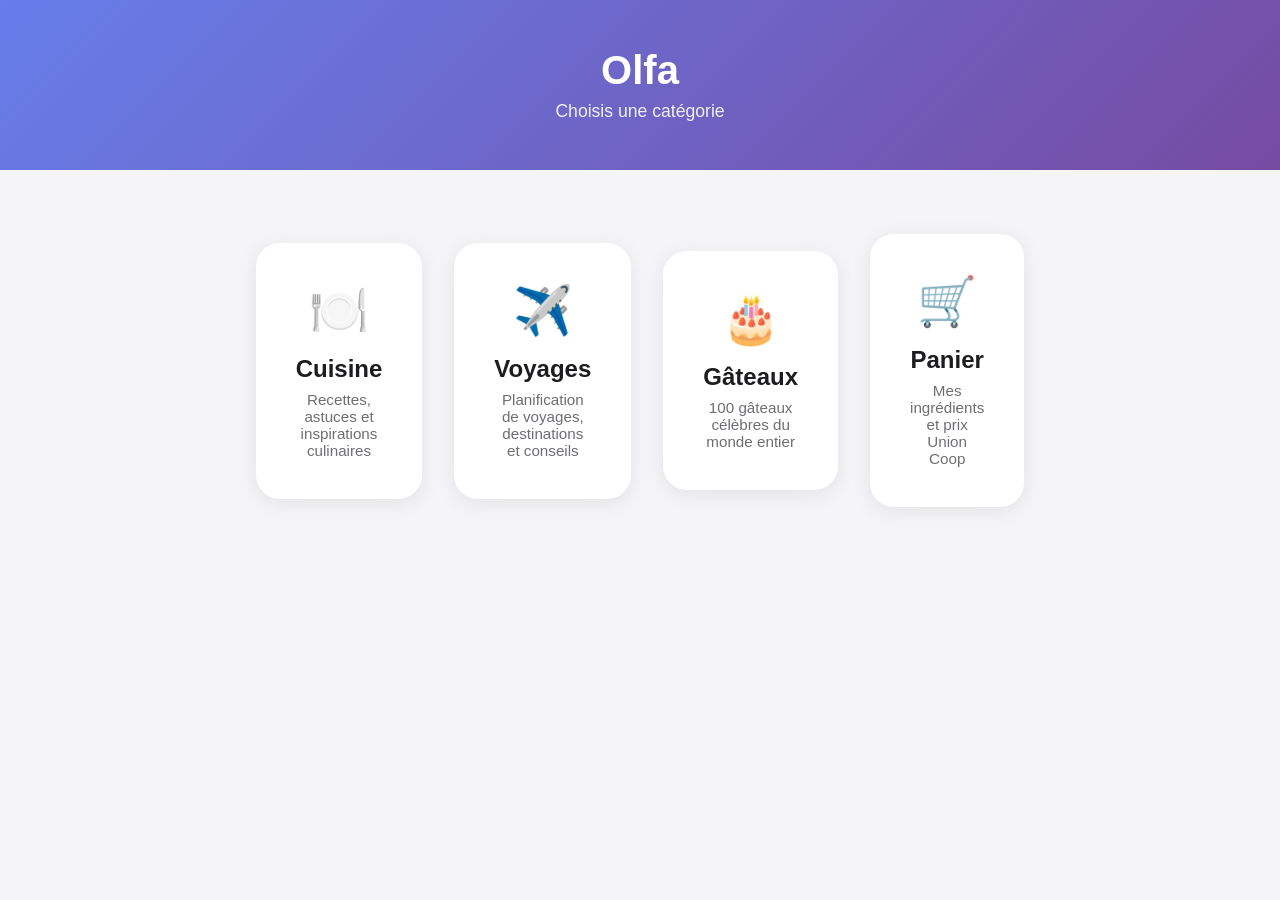
==== index.html @ ec7904c9 "premier commit" ====
<!DOCTYPE html>
<html lang="fr">
<head>
    <meta charset="UTF-8">
    <meta name="viewport" content="width=device-width, initial-scale=1.0">
    <title>Categories</title>
    <link rel="stylesheet" href="style.css">
</head>
<body>
    <header>
        <h1>Olfa</h1>
        <p>Choisis une catégorie</p>
    </header>

    <main class="cards">
        <a href="cuisine.html" class="card">
            <div class="icon">🍽️</div>
            <h2>Cuisine</h2>
            <p>Recettes, astuces et inspirations culinaires</p>
        </a>

        <a href="voyages.html" class="card">
            <div class="icon">✈️</div>
            <h2>Voyages</h2>
            <p>Planification de voyages, destinations et conseils</p>
        </a>

        <a href="gateaux.html" class="card">
            <div class="icon">🎂</div>
            <h2>Gâteaux</h2>
            <p>100 gâteaux célèbres du monde entier</p>
        </a>

        <a href="panier.html" class="card">
            <div class="icon">🛒</div>
            <h2>Panier</h2>
            <p>Mes ingrédients et prix Union Coop</p>
        </a>
    </main>
</body>
</html>
---- style.css ----
* {
    margin: 0;
    padding: 0;
    box-sizing: border-box;
}

body {
    font-family: -apple-system, BlinkMacSystemFont, 'Segoe UI', Roboto, sans-serif;
    background: #f5f5f7;
    color: #1d1d1f;
    min-height: 100vh;
}

header {
    text-align: center;
    padding: 3rem 1rem;
    background: linear-gradient(135deg, #667eea, #764ba2);
    color: #fff;
}

header h1 {
    font-size: 2.5rem;
    margin-bottom: 0.5rem;
}

header p {
    font-size: 1.1rem;
    opacity: 0.9;
}

.back {
    display: inline-block;
    color: #fff;
    text-decoration: none;
    font-size: 1rem;
    margin-bottom: 1rem;
    opacity: 0.8;
}

.back:hover {
    opacity: 1;
}

.cards {
    display: flex;
    gap: 2rem;
    justify-content: center;
    align-items: center;
    padding: 4rem 1rem;
    max-width: 800px;
    margin: 0 auto;
}

.card {
    background: #fff;
    border-radius: 1.5rem;
    padding: 2.5rem;
    text-align: center;
    text-decoration: none;
    color: #1d1d1f;
    flex: 1;
    box-shadow: 0 4px 20px rgba(0,0,0,0.08);
    transition: transform 0.2s, box-shadow 0.2s;
}

.card:hover {
    transform: translateY(-4px);
    box-shadow: 0 8px 30px rgba(0,0,0,0.12);
}

.card .icon {
    font-size: 3rem;
    margin-bottom: 1rem;
}

.card h2 {
    font-size: 1.5rem;
    margin-bottom: 0.5rem;
}

.card p {
    font-size: 0.95rem;
    color: #6e6e73;
}

.grid {
    display: grid;
    grid-template-columns: repeat(auto-fit, minmax(280px, 1fr));
    gap: 1.5rem;
    padding: 2rem;
    max-width: 900px;
    margin: 0 auto;
}

.item {
    background: #fff;
    border-radius: 1rem;
    padding: 1.5rem;
    box-shadow: 0 2px 12px rgba(0,0,0,0.06);
}

.item h3 {
    font-size: 1.2rem;
    margin-bottom: 0.4rem;
}

.item p {
    color: #6e6e73;
    font-size: 0.95rem;
}

.section-label {
    font-size: 1.5rem;
    font-weight: 700;
    text-align: center;
    margin: 1.5rem 0 0.5rem;
    padding-top: 1rem;
}

/* Recettes cliquables */
.recipe-item {
    background: #fff;
    border-radius: 1rem;
    box-shadow: 0 2px 12px rgba(0,0,0,0.06);
    overflow: hidden;
}

.recipe-header {
    padding: 1.2rem 1.5rem;
    cursor: pointer;
    transition: background 0.2s;
}

.recipe-header:hover {
    background: #f8f8fa;
}

.recipe-header h3 {
    font-size: 1.15rem;
    margin-bottom: 0.3rem;
}

.recipe-header p {
    font-size: 0.9rem;
    color: #6e6e73;
}

.recipe-content {
    padding: 0 1.5rem 1.2rem;
    border-top: 1px solid #eee;
}

.recipe-section {
    margin-top: 1rem;
}

.recipe-section h4 {
    font-size: 1rem;
    margin-bottom: 0.4rem;
    color: #667eea;
}

.recipe-section ul {
    list-style: disc;
    padding-left: 1.3rem;
    font-size: 0.9rem;
    color: #1d1d1f;
}

.recipe-section ul li {
    margin-bottom: 0.2rem;
}

.recipe-section p {
    font-size: 0.9rem;
    color: #1d1d1f;
    line-height: 1.5;
}

.btn-add {
    display: block;
    max-width: 250px;
    margin: 1.5rem auto;
}

.add-form {
    max-width: 520px;
    margin: 0 auto 2rem;
    background: #fff;
    padding: 1.5rem;
    border-radius: 1rem;
    box-shadow: 0 4px 20px rgba(0,0,0,0.08);
}

.add-form h3 {
    margin-bottom: 1rem;
    font-size: 1.2rem;
}

.add-input {
    width: 100%;
    padding: 0.7rem 1rem;
    border: 1px solid #d2d2d7;
    border-radius: 0.75rem;
    font-size: 0.95rem;
    margin-bottom: 0.8rem;
    outline: none;
    font-family: inherit;
    resize: vertical;
}

.add-input:focus {
    border-color: #667eea;
}

.add-actions {
    display: flex;
    gap: 0.8rem;
    margin-top: 0.5rem;
}

.btn-cancel {
    background: #e8e8ed;
    color: #1d1d1f;
}

.btn-cancel:hover {
    opacity: 0.8;
}

/* Formulaire de voyage */
.travel-form {
    max-width: 520px;
    margin: 2rem auto;
    background: #fff;
    padding: 2rem;
    border-radius: 1.5rem;
    box-shadow: 0 4px 20px rgba(0,0,0,0.08);
}

.form-group {
    margin-bottom: 1.2rem;
}

.form-group label {
    display: block;
    font-weight: 600;
    margin-bottom: 0.4rem;
    font-size: 0.95rem;
}

.form-group input {
    width: 100%;
    padding: 0.75rem 1rem;
    border: 1px solid #d2d2d7;
    border-radius: 0.75rem;
    font-size: 1rem;
    outline: none;
    transition: border-color 0.2s;
}

.form-group input:focus,
.form-select:focus {
    border-color: #667eea;
}

.form-select {
    width: 100%;
    padding: 0.75rem 1rem;
    border: 1px solid #d2d2d7;
    border-radius: 0.75rem;
    font-size: 1rem;
    outline: none;
    background: #fff;
    transition: border-color 0.2s;
    cursor: pointer;
}

.form-row {
    display: flex;
    gap: 1rem;
}

.form-row .form-group {
    flex: 1;
}

.btn {
    width: 100%;
    padding: 0.85rem;
    background: linear-gradient(135deg, #667eea, #764ba2);
    color: #fff;
    border: none;
    border-radius: 0.75rem;
    font-size: 1.1rem;
    font-weight: 600;
    cursor: pointer;
    transition: opacity 0.2s;
}

.btn:hover {
    opacity: 0.9;
}

.hidden {
    display: none;
}

.results {
    max-width: 520px;
    margin: 2rem auto;
    text-align: center;
}

.results h2 {
    margin-bottom: 1rem;
    font-size: 1.2rem;
}

.result-links {
    display: flex;
    flex-direction: column;
    gap: 0.75rem;
}

.result-link {
    display: block;
    padding: 0.85rem;
    background: #fff;
    border-radius: 0.75rem;
    text-decoration: none;
    color: #1d1d1f;
    font-weight: 500;
    box-shadow: 0 2px 12px rgba(0,0,0,0.06);
    transition: transform 0.2s;
}

.result-link:hover {
    transform: translateY(-2px);
}

/* Résultats de vols */
.results-container {
    max-width: 600px;
    margin: 2rem auto;
    padding: 0 1rem;
}

.results-container h2 {
    font-size: 1.2rem;
    margin-bottom: 1rem;
    text-align: center;
}

.flight-card {
    display: block;
    background: #fff;
    border-radius: 1rem;
    padding: 1.2rem 1.5rem;
    margin-bottom: 1rem;
    text-decoration: none;
    color: #1d1d1f;
    border-left: 4px solid #667eea;
    box-shadow: 0 2px 12px rgba(0,0,0,0.06);
    transition: transform 0.2s;
}

.flight-card:hover {
    transform: translateY(-2px);
}

.flight-header {
    display: flex;
    justify-content: space-between;
    align-items: center;
    margin-bottom: 0.6rem;
}

.airline-name {
    font-weight: 700;
    font-size: 1rem;
}

.flight-price {
    font-weight: 700;
    font-size: 1.1rem;
    color: #1d1d1f;
}

.flight-times {
    display: flex;
    justify-content: space-between;
    align-items: center;
    margin-bottom: 0.3rem;
}

.time {
    font-size: 1.3rem;
    font-weight: 600;
}

.duration {
    font-size: 0.8rem;
    color: #6e6e73;
}

.flight-route {
    font-size: 0.85rem;
    color: #6e6e73;
}

/* Extra: hôtels et voitures */
.extra-section h2 {
    font-size: 1.2rem;
    text-align: center;
}

.extra-links {
    display: grid;
    grid-template-columns: repeat(auto-fit, minmax(180px, 1fr));
    gap: 1rem;
    margin-top: 1rem;
}

.extra-card {
    display: flex;
    flex-direction: column;
    align-items: center;
    gap: 0.3rem;
    background: #fff;
    border-radius: 1rem;
    padding: 1.2rem;
    text-decoration: none;
    color: #1d1d1f;
    box-shadow: 0 2px 12px rgba(0,0,0,0.06);
    transition: transform 0.2s;
    text-align: center;
}

.extra-card:hover {
    transform: translateY(-2px);
}

.extra-icon {
    font-size: 1.8rem;
}

.extra-name {
    font-weight: 600;
    font-size: 0.95rem;
}

.extra-desc {
    font-size: 0.8rem;
    color: #6e6e73;
}

/* Voitures */
.cars-grid {
    display: grid;
    grid-template-columns: repeat(auto-fit, minmax(250px, 1fr));
    gap: 1rem;
    margin: 1rem 0;
}

.car-card {
    display: flex;
    align-items: center;
    gap: 0.8rem;
    background: #fff;
    border-radius: 1rem;
    padding: 1rem 1.2rem;
    text-decoration: none;
    color: #1d1d1f;
    box-shadow: 0 2px 12px rgba(0,0,0,0.06);
    transition: transform 0.2s;
}

.car-card:hover {
    transform: translateY(-2px);
}

.car-icon {
    font-size: 1.8rem;
}

.car-info {
    flex: 1;
}

.car-name {
    font-weight: 600;
    font-size: 0.95rem;
}

.car-type {
    font-size: 0.8rem;
    color: #6e6e73;
}

.car-price {
    font-weight: 700;
    font-size: 1rem;
    white-space: nowrap;
}

.car-perday {
    font-weight: 400;
    font-size: 0.75rem;
    color: #6e6e73;
}

.cars-note {
    font-size: 0.85rem;
    color: #6e6e73;
    text-align: center;
    margin-bottom: 0.5rem;
}

.btn-small {
    display: block;
    width: auto;
    max-width: 300px;
    margin: 0 auto;
    padding: 0.65rem 1.2rem;
    font-size: 0.95rem;
}

.diff-hard { border-left: 5px solid #e74c3c; }
.diff-medium { border-left: 5px solid #f39c12; }
.diff-easy { border-left: 5px solid #27ae60; }

.diff-badge {
    display: inline-block;
    font-size: 0.7rem;
    padding: 2px 10px;
    border-radius: 20px;
    font-weight: 600;
    vertical-align: middle;
    margin-left: 8px;
}
.diff-badge.hard { background: #e74c3c; color: #fff; }
.diff-badge.medium { background: #f39c12; color: #fff; }
.diff-badge.easy { background: #27ae60; color: #fff; }

.diff-legend {
    margin-top: 0.8rem;
    font-size: 0.85rem;
    opacity: 0.9;
}
.legend-dot {
    display: inline-block;
    width: 10px;
    height: 10px;
    border-radius: 50%;
    vertical-align: middle;
    margin-right: 4px;
}
.legend-dot.hard { background: #e74c3c; }
.legend-dot.medium { background: #f39c12; }
.legend-dot.easy { background: #27ae60; }

.btn-cart {
    display: block;
    width: 100%;
    margin-top: 1rem;
    padding: 0.6rem 1rem;
    background: #667eea;
    color: #fff;
    border: none;
    border-radius: 0.75rem;
    font-size: 0.9rem;
    font-weight: 600;
    cursor: pointer;
    transition: background 0.2s, transform 0.15s;
}
.btn-cart:hover {
    opacity: 0.9;
    transform: translateY(-1px);
}

.cart-recipes {
    display: flex;
    flex-direction: column;
    gap: 0.6rem;
    max-width: 600px;
    margin: 1rem auto;
}

.cart-recipe-card {
    display: flex;
    justify-content: space-between;
    align-items: center;
    background: #fff;
    padding: 0.8rem 1.2rem;
    border-radius: 0.75rem;
    box-shadow: 0 2px 12px rgba(0,0,0,0.06);
}

.cart-recipe-info {
    display: flex;
    flex-direction: column;
    gap: 0.2rem;
}

.cart-recipe-count {
    font-size: 0.8rem;
    color: #6e6e73;
}

.btn-remove {
    padding: 0.3rem 0.8rem;
    background: #e74c3c;
    color: #fff;
    border: none;
    border-radius: 0.5rem;
    font-size: 0.8rem;
    cursor: pointer;
    transition: opacity 0.2s;
}
.btn-remove:hover {
    opacity: 0.85;
}

.btn-clear {
    display: inline-block;
    width: auto;
    padding: 0.6rem 1.5rem;
    background: #e74c3c;
    color: #fff;
    border: none;
    border-radius: 0.75rem;
    font-size: 0.9rem;
    font-weight: 600;
    cursor: pointer;
}
.btn-clear:hover {
    opacity: 0.85;
}

.price-table {
    width: 100%;
    max-width: 700px;
    margin: 1rem auto;
    border-collapse: collapse;
    background: #fff;
    border-radius: 1rem;
    overflow: hidden;
    box-shadow: 0 2px 12px rgba(0,0,0,0.06);
}

.price-table th {
    background: #667eea;
    color: #fff;
    padding: 0.8rem 1rem;
    text-align: left;
    font-size: 0.9rem;
}

.price-table td {
    padding: 0.7rem 1rem;
    border-bottom: 1px solid #f0f0f0;
    font-size: 0.9rem;
}

.price-table tr:last-child td {
    border-bottom: none;
}

.price-cell {
    text-align: right;
    font-weight: 600;
    white-space: nowrap;
}

.price-table .no-match {
    color: #6e6e73;
    font-style: italic;
}

.total-row td {
    border-top: 2px solid #667eea;
    font-size: 1rem;
    padding-top: 1rem;
}

.empty-msg {
    text-align: center;
    color: #6e6e73;
    font-size: 1.1rem;
    padding: 3rem 1rem;
}

#recipesSection h2,
#ingredientsSection h2 {
    text-align: center;
    font-size: 1.2rem;
    margin: 1.5rem 0 1rem;
}

.checkout-section {
    max-width: 700px;
    margin: 2rem auto;
    text-align: center;
}

.btn-checkout {
    display: inline-block;
    width: auto;
    padding: 1rem 2.5rem;
    background: linear-gradient(135deg, #27ae60, #2ecc71);
    color: #fff;
    border: none;
    border-radius: 0.75rem;
    font-size: 1.2rem;
    font-weight: 700;
    text-decoration: none;
    cursor: pointer;
    transition: transform 0.2s, opacity 0.2s;
}
.btn-checkout:hover {
    transform: translateY(-2px);
    opacity: 0.9;
}

.checkout-note {
    color: #6e6e73;
    font-size: 0.85rem;
    margin: 1rem 0 0.6rem;
}

.search-links {
    display: flex;
    flex-wrap: wrap;
    gap: 0.5rem;
    justify-content: center;
}

.search-link {
    display: inline-block;
    padding: 0.4rem 0.8rem;
    background: #f0f0f5;
    color: #1d1d1f;
    text-decoration: none;
    border-radius: 2rem;
    font-size: 0.8rem;
    transition: background 0.2s, transform 0.15s;
}
.search-link:hover {
    background: #667eea;
    color: #fff;
    transform: translateY(-1px);
}

.checkout-buttons {
    display: flex;
    gap: 0.8rem;
    justify-content: center;
    flex-wrap: wrap;
    margin-bottom: 1rem;
}

.btn-secondary {
    display: inline-block;
    width: auto;
    padding: 1rem 1.5rem;
    background: #e8e8ed;
    color: #1d1d1f;
    border: none;
    border-radius: 0.75rem;
    font-size: 1rem;
    font-weight: 600;
    cursor: pointer;
    transition: transform 0.2s, opacity 0.2s;
}
.btn-secondary:hover {
    transform: translateY(-2px);
    opacity: 0.85;
}

@media (max-width: 600px) {
    header { padding: 2rem 1rem; }
    header h1 { font-size: 1.6rem; }

    .cards {
        flex-direction: column;
        padding: 2rem 1rem;
        gap: 1rem;
    }
    .card { width: 100%; padding: 1.5rem; }

    .grid { padding: 1rem; gap: 1rem; }

    .recipe-header { padding: 1rem; }
    .recipe-content { padding: 0 1rem 1rem; }

    .btn, .btn-checkout, .btn-secondary, .btn-cart {
        font-size: 1rem;
        padding: 0.8rem 1rem;
        min-height: 44px;
    }
    .btn-checkout { font-size: 1rem; padding: 0.8rem 1.2rem; }

    .price-table { font-size: 0.8rem; }
    .price-table th,
    .price-table td { padding: 0.5rem 0.6rem; }

    .search-link { font-size: 0.75rem; padding: 0.35rem 0.6rem; }

    .travel-form { padding: 1.2rem; margin: 1rem; }
    .form-row { flex-direction: column; gap: 0; }

    .flight-card { padding: 1rem; }
    .flight-times { flex-direction: column; gap: 0.3rem; }

    .cart-recipe-card { padding: 0.6rem 1rem; }
    .cart-recipes { gap: 0.5rem; }

    .checkout-buttons { flex-direction: column; align-items: center; }

    .cars-grid { grid-template-columns: 1fr; }
    .extra-links { grid-template-columns: 1fr 1fr; }

    .diff-legend { font-size: 0.75rem; }

    .add-form { margin: 1rem; padding: 1rem; }
}

@media print {
    header, .back, .btn, .btn-remove, .btn-cart, .btn-clear,
    .checkout-section, .cart-recipes, #recipesSection {
        display: none !important;
    }
    #ingredientsSection h2:first-child {
        display: none;
    }
    .price-table {
        box-shadow: none;
        border: 1px solid #ccc;
    }
    .price-table th {
        background: #333 !important;
    }
    body { background: #fff; }
}
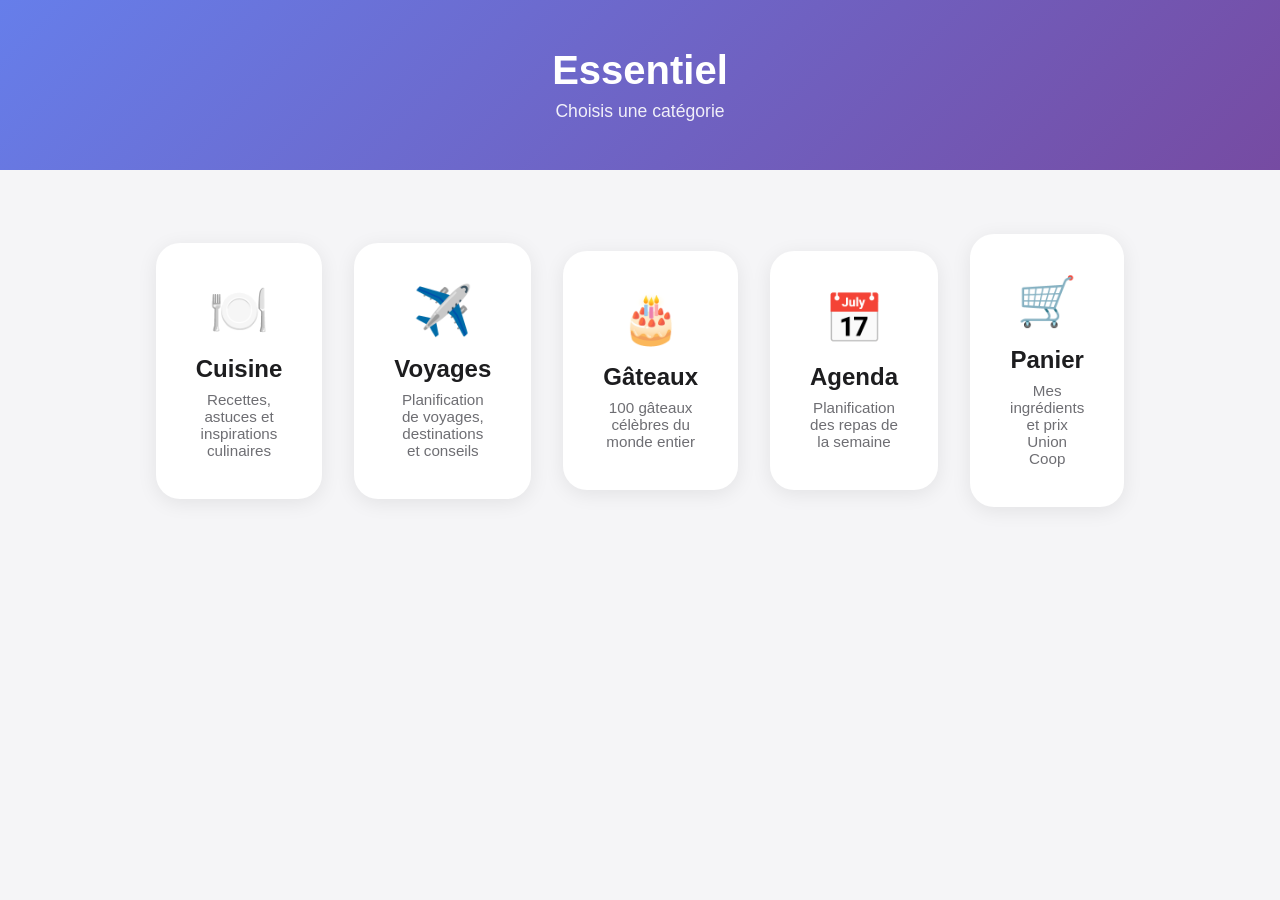
==== commit ce07adc8: "description de ton changement" ====
--- a/index.html
+++ b/index.html
@@ -8,7 +8,7 @@
 </head>
 <body>
     <header>
-        <h1>Olfa</h1>
+        <h1>Essentiel</h1>
         <p>Choisis une catégorie</p>
     </header>
 
@@ -31,6 +31,12 @@
             <p>100 gâteaux célèbres du monde entier</p>
         </a>
 
+        <a href="agenda.html" class="card">
+            <div class="icon">📅</div>
+            <h2>Agenda</h2>
+            <p>Planification des repas de la semaine</p>
+        </a>
+
         <a href="panier.html" class="card">
             <div class="icon">🛒</div>
             <h2>Panier</h2>
--- a/style.css
+++ b/style.css
@@ -85,10 +85,10 @@
 
 .grid {
     display: grid;
-    grid-template-columns: repeat(auto-fit, minmax(280px, 1fr));
+    grid-template-columns: repeat(3, 1fr);
     gap: 1.5rem;
     padding: 2rem;
-    max-width: 900px;
+    max-width: 960px;
     margin: 0 auto;
 }
 
@@ -115,6 +115,7 @@
     text-align: center;
     margin: 1.5rem 0 0.5rem;
     padding-top: 1rem;
+    grid-column: 1 / -1;
 }
 
 /* Recettes cliquables */
@@ -129,6 +130,7 @@
     padding: 1.2rem 1.5rem;
     cursor: pointer;
     transition: background 0.2s;
+    position: relative;
 }
 
 .recipe-header:hover {
@@ -143,6 +145,24 @@
 .recipe-header p {
     font-size: 0.9rem;
     color: #6e6e73;
+}
+
+.btn-plan-badge {
+    position: absolute;
+    top: 0.6rem;
+    right: 0.8rem;
+    background: none;
+    border: none;
+    font-size: 1.3rem;
+    cursor: pointer;
+    padding: 0.3rem;
+    border-radius: 0.5rem;
+    transition: background 0.2s, transform 0.15s;
+    line-height: 1;
+}
+.btn-plan-badge:hover {
+    background: #f0f0f5;
+    transform: scale(1.15);
 }
 
 .recipe-content {
@@ -302,9 +322,6 @@
     opacity: 0.9;
 }
 
-.hidden {
-    display: none;
-}
 
 .results {
     max-width: 520px;
@@ -752,6 +769,59 @@
     transform: translateY(-1px);
 }
 
+.filter-bar {
+    max-width: 700px;
+    margin: 1.5rem auto;
+    display: flex;
+    flex-direction: column;
+    gap: 0.8rem;
+    padding: 0 1rem;
+}
+
+.filter-search {
+    width: 100%;
+    padding: 0.8rem 1.2rem;
+    border: 1px solid #d2d2d7;
+    border-radius: 2rem;
+    font-size: 1rem;
+    outline: none;
+    font-family: inherit;
+    background: #fff;
+    transition: border-color 0.2s;
+}
+.filter-search:focus {
+    border-color: #667eea;
+}
+
+.filter-tabs {
+    display: flex;
+    gap: 0.5rem;
+    justify-content: center;
+    flex-wrap: wrap;
+}
+
+.filter-btn {
+    padding: 0.5rem 1.2rem;
+    border: 2px solid #e8e8ed;
+    border-radius: 2rem;
+    background: #fff;
+    color: #1d1d1f;
+    font-size: 0.9rem;
+    font-weight: 600;
+    cursor: pointer;
+    transition: all 0.2s;
+    font-family: inherit;
+}
+.filter-btn:hover {
+    border-color: #667eea;
+    color: #667eea;
+}
+.filter-btn.active {
+    border-color: #667eea;
+    background: #667eea;
+    color: #fff;
+}
+
 .checkout-buttons {
     display: flex;
     gap: 0.8rem;
@@ -824,10 +894,171 @@
     .diff-legend { font-size: 0.75rem; }
 
     .add-form { margin: 1rem; padding: 1rem; }
+
+    .filter-bar { flex-direction: column; align-items: stretch; gap: 0.6rem; }
+    .filter-tabs { overflow-x: auto; -webkit-overflow-scrolling: touch; }
+    .filter-btn { white-space: nowrap; flex-shrink: 0; }
+}
+
+/* Meal Planner */
+.btn-plan {
+    display: block;
+    width: 100%;
+    margin-top: 0.5rem;
+    padding: 0.6rem 1rem;
+    background: #f39c12;
+    color: #fff;
+    border: none;
+    border-radius: 0.75rem;
+    font-size: 0.9rem;
+    font-weight: 600;
+    cursor: pointer;
+    transition: background 0.2s, transform 0.15s;
+}
+.btn-plan:hover {
+    opacity: 0.9;
+    transform: translateY(-1px);
+}
+
+.modal-overlay {
+    position: fixed;
+    top: 0; left: 0; right: 0; bottom: 0;
+    background: rgba(0,0,0,0.5);
+    display: flex;
+    align-items: center;
+    justify-content: center;
+    z-index: 1000;
+}
+.modal {
+    background: #fff;
+    border-radius: 1.5rem;
+    padding: 2rem;
+    max-width: 380px;
+    width: 90%;
+    box-shadow: 0 20px 60px rgba(0,0,0,0.2);
+}
+.modal h3 {
+    margin-bottom: 0.5rem;
+    font-size: 1.3rem;
+}
+.modal-recipe-name {
+    font-size: 1rem;
+    color: #667eea;
+    font-weight: 600;
+    margin-bottom: 1.2rem;
+}
+.modal label {
+    display: block;
+    font-weight: 600;
+    font-size: 0.9rem;
+    margin-bottom: 0.3rem;
+    margin-top: 0.8rem;
+}
+.meal-select {
+    width: 100%;
+    padding: 0.7rem 1rem;
+    border: 1px solid #d2d2d7;
+    border-radius: 0.75rem;
+    font-size: 1rem;
+    outline: none;
+    background: #fff;
+    font-family: inherit;
+    cursor: pointer;
+}
+.meal-select:focus {
+    border-color: #667eea;
+}
+.modal-buttons {
+    display: flex;
+    gap: 0.8rem;
+    margin-top: 1.5rem;
+}
+.modal-buttons .btn {
+    flex: 1;
+    padding: 0.7rem;
+    font-size: 0.95rem;
+}
+.modal-buttons .btn-clear {
+    background: #e8e8ed;
+    color: #1d1d1f;
+}
+
+.meal-grid {
+    display: grid;
+    grid-template-columns: repeat(auto-fit, minmax(200px, 1fr));
+    gap: 1rem;
+    max-width: 900px;
+    margin: 1rem auto;
+    padding: 0 1rem;
+}
+.meal-day-card {
+    background: #fff;
+    border-radius: 1rem;
+    padding: 1.2rem;
+    box-shadow: 0 2px 12px rgba(0,0,0,0.06);
+}
+.meal-day-card h3 {
+    font-size: 1.1rem;
+    margin-bottom: 0.8rem;
+    color: #667eea;
+    border-bottom: 2px solid #f0f0f0;
+    padding-bottom: 0.4rem;
+}
+.meal-time-block {
+    margin-bottom: 0.8rem;
+}
+.meal-time-block strong {
+    display: block;
+    font-size: 0.85rem;
+    color: #6e6e73;
+    margin-bottom: 0.3rem;
+}
+.meal-time-block ul {
+    list-style: none;
+    padding: 0;
+}
+.meal-time-block li {
+    font-size: 0.85rem;
+    padding: 0.2rem 0;
+    display: flex;
+    justify-content: space-between;
+    align-items: center;
+}
+.btn-remove-small {
+    background: none;
+    border: none;
+    color: #e74c3c;
+    cursor: pointer;
+    font-size: 0.85rem;
+    padding: 0.1rem 0.3rem;
+    border-radius: 0.3rem;
+    transition: background 0.2s;
+}
+.btn-remove-small:hover {
+    background: #fde8e8;
+}
+
+#mealPlanSection h2 {
+    text-align: center;
+    font-size: 1.3rem;
+    margin: 1.5rem 0 1rem;
+}
+
+.hidden {
+    display: none !important;
+}
+
+@media (max-width: 600px) {
+    .meal-grid {
+        grid-template-columns: 1fr;
+    }
+    .modal {
+        padding: 1.5rem;
+    }
 }
 
 @media print {
-    header, .back, .btn, .btn-remove, .btn-cart, .btn-clear,
+    header, .back, .btn, .btn-remove, .btn-cart, .btn-plan, .btn-clear,
     .checkout-section, .cart-recipes, #recipesSection {
         display: none !important;
     }
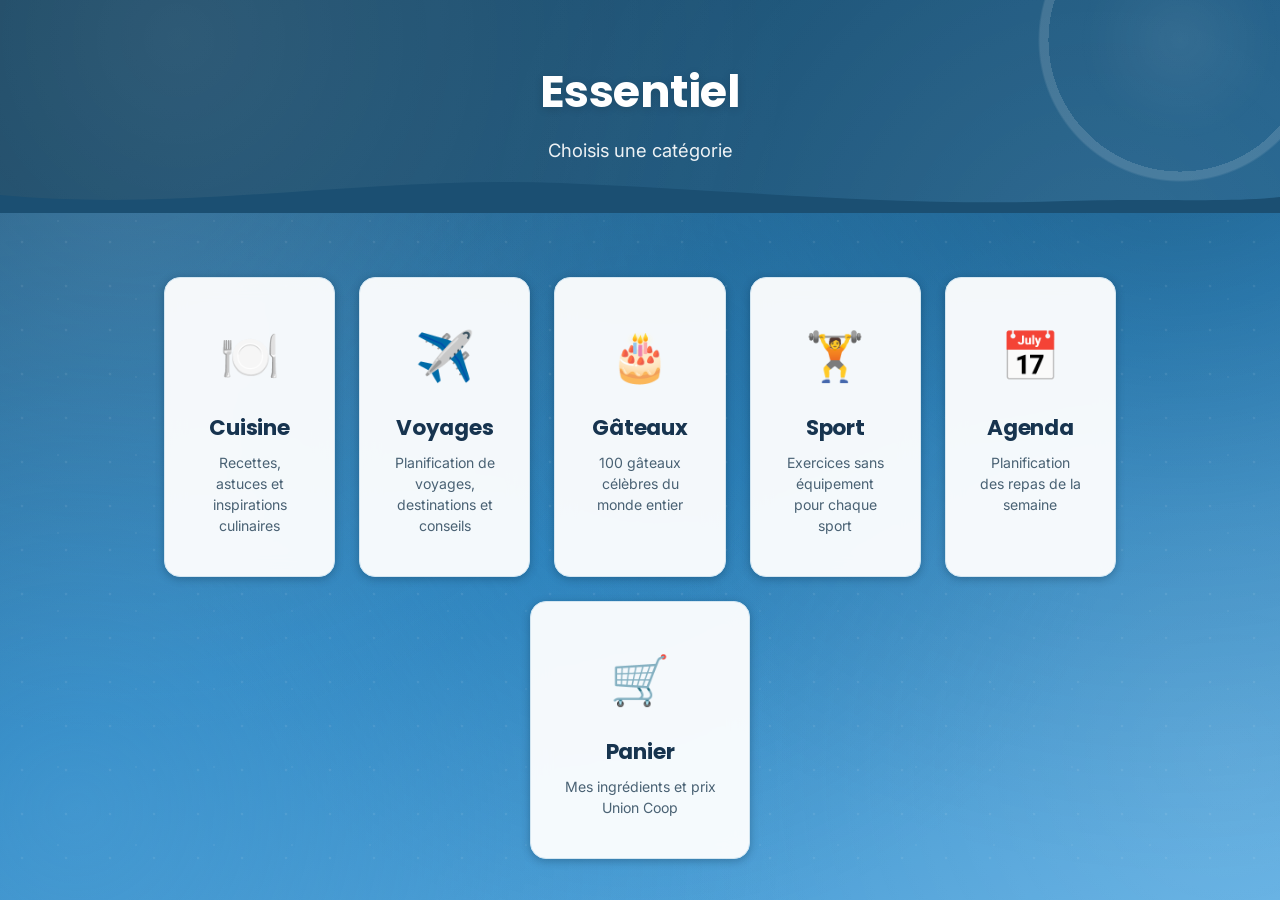
==== commit 0c9a7be1: "mise a jour globale du site" ====
--- a/index.html
+++ b/index.html
@@ -4,6 +4,9 @@
     <meta charset="UTF-8">
     <meta name="viewport" content="width=device-width, initial-scale=1.0">
     <title>Categories</title>
+    <link rel="preconnect" href="https://fonts.googleapis.com">
+    <link rel="preconnect" href="https://fonts.gstatic.com" crossorigin>
+    <link href="https://fonts.googleapis.com/css2?family=Poppins:wght@500;600;700&family=Inter:wght@400;500;600;700&display=swap" rel="stylesheet">
     <link rel="stylesheet" href="style.css">
 </head>
 <body>
@@ -31,6 +34,12 @@
             <p>100 gâteaux célèbres du monde entier</p>
         </a>
 
+        <a href="sport.html" class="card">
+            <div class="icon">🏋️</div>
+            <h2>Sport</h2>
+            <p>Exercices sans équipement pour chaque sport</p>
+        </a>
+
         <a href="agenda.html" class="card">
             <div class="icon">📅</div>
             <h2>Agenda</h2>
--- a/style.css
+++ b/style.css
@@ -1,3 +1,36 @@
+:root {
+    --bg: #1B4F72;
+    --bg-alt: #16324D;
+    --primary: #2F74AC;
+    --primary-dark: #1F618D;
+    --secondary: #5499C7;
+    --accent: #A8DADC;
+    --text: #F4F9FC;
+    --text-light: #D6E8F5;
+    --text-card: #17344F;
+    --text-card-light: #4A6274;
+    --btn-text: #123A5F;
+    --surface: rgba(255, 255, 255, 0.95);
+    --surface-alt: #F0F6FB;
+    --border: #D4E6F1;
+    --border-focus: #3B82C4;
+    --shadow-color: rgba(6, 32, 54, 0.30);
+    --shadow-color-lg: rgba(6, 32, 54, 0.42);
+    --danger: #C0574A;
+    --danger-light: #F9E8E5;
+    --warning: #D4A373;
+    --success: #1F618D;
+    --radius: 14px;
+    --radius-sm: 10px;
+    --radius-lg: 16px;
+    --radius-pill: 10px;
+    --shadow-xs: 0 1px 3px var(--shadow-color);
+    --shadow-sm: 0 2px 8px var(--shadow-color);
+    --shadow: 0 4px 20px var(--shadow-color);
+    --shadow-lg: 0 10px 40px var(--shadow-color-lg);
+    --transition: 0.28s cubic-bezier(.4,0,.2,1);
+}
+
 * {
     margin: 0;
     padding: 0;
@@ -5,112 +38,268 @@
 }
 
 body {
-    font-family: -apple-system, BlinkMacSystemFont, 'Segoe UI', Roboto, sans-serif;
-    background: #f5f5f7;
-    color: #1d1d1f;
+    font-family: 'Inter', -apple-system, BlinkMacSystemFont, 'Segoe UI', Roboto, sans-serif;
+    background: linear-gradient(160deg, #1B4F72 0%, #2E86C1 55%, #5DADE2 100%);
+    background-attachment: fixed;
+    color: var(--text);
     min-height: 100vh;
-}
+    line-height: 1.6;
+    -webkit-font-smoothing: antialiased;
+    -moz-osx-font-smoothing: grayscale;
+}
+
+/* ── DÉCOR : formes et motifs en arrière-plan ──── */
+
+body::before,
+body::after {
+    content: '';
+    position: fixed;
+    inset: 0;
+    z-index: -1;
+    pointer-events: none;
+}
+
+body::before {
+    background:
+        radial-gradient(circle at 10% 15%, rgba(255,255,255,0.12) 0%, rgba(255,255,255,0.04) 26%, transparent 44%),
+        radial-gradient(circle at 92% 10%, rgba(21,67,96,0.40) 0%, rgba(21,67,96,0.10) 30%, transparent 55%),
+        radial-gradient(circle at 6% 90%, rgba(93,173,226,0.32) 0%, rgba(93,173,226,0.08) 30%, transparent 50%),
+        radial-gradient(circle at 96% 84%, rgba(255,255,255,0.10) 0%, transparent 40%),
+        radial-gradient(circle at 50% 50%, rgba(31,97,141,0.18) 0%, transparent 62%);
+}
+
+body::after {
+    background-image:
+        radial-gradient(rgba(255,255,255,0.16) 1.5px, transparent 1.6px),
+        radial-gradient(rgba(255,255,255,0.10) 1px, transparent 1.1px);
+    background-size: 44px 44px, 78px 78px;
+    background-position: 0 0, 19px 26px;
+    opacity: 0.5;
+}
+
+/* Cartes en verre dépoli : blanc semi-transparent sur le fond bleu */
+
+.card, .item, .recipe-item, .recipe-header, .recipe-content, .recipe-section,
+.flight-card, .extra-card, .car-card, .exercise-card, .cart-recipe-card,
+.cart-recipe-info, .price-table, .add-form, .travel-form, .modal,
+.meal-day-card, .sport-btn, .result-link, .search-link, .filter-btn {
+    color: var(--text-card);
+    --text: var(--text-card);
+    --text-light: var(--text-card-light);
+    background: var(--surface);
+    -webkit-backdrop-filter: blur(10px);
+    backdrop-filter: blur(10px);
+}
+
+h1, h2, h3, h4, h5, h6 {
+    font-family: 'Poppins', 'Inter', sans-serif;
+    letter-spacing: -0.01em;
+}
+
+/* ── SCROLLBAR ───────────────────────────────────── */
+
+::-webkit-scrollbar {
+    width: 8px;
+}
+
+::-webkit-scrollbar-track {
+    background: var(--bg);
+}
+
+::-webkit-scrollbar-thumb {
+    background: var(--secondary);
+    border-radius: 4px;
+}
+
+::-webkit-scrollbar-thumb:hover {
+    background: var(--primary);
+}
+
+/* ── HEADER ─────────────────────────────────────── */
 
 header {
     text-align: center;
-    padding: 3rem 1rem;
-    background: linear-gradient(135deg, #667eea, #764ba2);
+    padding: 3.5rem 1.5rem 3rem;
+    background:
+        radial-gradient(circle at 14% 18%, rgba(255,255,255,0.10), transparent 55%),
+        radial-gradient(circle at 86% 130%, rgba(255,255,255,0.08), transparent 55%),
+        linear-gradient(135deg, #154360 0%, #1F618D 100%);
     color: #fff;
+    position: relative;
+    overflow: hidden;
+    animation: fadeInDown 0.6s ease-out;
+}
+
+@keyframes fadeInDown {
+    from {
+        opacity: 0;
+        transform: translateY(-20px);
+    }
+    to {
+        opacity: 1;
+        transform: translateY(0);
+    }
+}
+
+header::before {
+    content: '';
+    position: absolute;
+    top: -110px;
+    right: -50px;
+    width: 300px;
+    height: 300px;
+    border-radius: 50%;
+    pointer-events: none;
+    background:
+        radial-gradient(circle at 50% 50%, transparent 62%, rgba(255,255,255,0.14) 62%, rgba(255,255,255,0.14) 66%, transparent 67%),
+        radial-gradient(circle at 50% 50%, rgba(255,255,255,0.06) 0%, rgba(255,255,255,0.02) 30%, transparent 48%);
+}
+
+header::after {
+    content: '';
+    position: absolute;
+    left: 0;
+    right: 0;
+    bottom: 0;
+    height: 40px;
+    pointer-events: none;
+    background: url("data:image/svg+xml;utf8,<svg xmlns='http://www.w3.org/2000/svg' viewBox='0 0 1440 40' preserveAspectRatio='none'><path fill='%231B4F72' d='M0,40 L0,22 C210,40 420,2 630,10 C840,18 1020,34 1200,28 C1320,25 1380,30 1440,24 L1440,40 Z'/></svg>") no-repeat center / 100% 100%;
 }
 
 header h1 {
-    font-size: 2.5rem;
+    font-size: 2.8rem;
+    font-weight: 700;
     margin-bottom: 0.5rem;
+    text-shadow: 0 2px 8px rgba(0,0,0,0.15);
 }
 
 header p {
-    font-size: 1.1rem;
-    opacity: 0.9;
+    font-size: 1.15rem;
+    opacity: 0.92;
+    font-weight: 400;
 }
 
 .back {
     display: inline-block;
     color: #fff;
     text-decoration: none;
-    font-size: 1rem;
-    margin-bottom: 1rem;
-    opacity: 0.8;
+    font-size: 0.95rem;
+    font-weight: 500;
+    margin-bottom: 1.2rem;
+    position: relative;
+    transition: opacity var(--transition);
+}
+
+.back::after {
+    content: '';
+    position: absolute;
+    bottom: -3px;
+    left: 50%;
+    width: 0;
+    height: 2px;
+    background: #fff;
+    transition: width var(--transition), left var(--transition);
+}
+
+.back:hover::after {
+    width: 100%;
+    left: 0;
 }
 
 .back:hover {
     opacity: 1;
 }
 
+/* ── CARDS (index) ──────────────────────────────── */
+
 .cards {
     display: flex;
-    gap: 2rem;
+    gap: 1.5rem;
     justify-content: center;
-    align-items: center;
-    padding: 4rem 1rem;
-    max-width: 800px;
+    align-items: stretch;
+    padding: 4rem 1.5rem 3rem;
+    max-width: 1000px;
     margin: 0 auto;
+    flex-wrap: wrap;
 }
 
 .card {
-    background: #fff;
-    border-radius: 1.5rem;
-    padding: 2.5rem;
+    background: var(--surface);
+    border-radius: var(--radius-lg);
+    padding: 2.5rem 2rem;
     text-align: center;
     text-decoration: none;
-    color: #1d1d1f;
-    flex: 1;
-    box-shadow: 0 4px 20px rgba(0,0,0,0.08);
-    transition: transform 0.2s, box-shadow 0.2s;
+    color: var(--text);
+    flex: 1 1 160px;
+    max-width: 220px;
+    box-shadow: var(--shadow-sm);
+    border: 1px solid var(--border);
+    transition: transform var(--transition), box-shadow var(--transition), border-color var(--transition);
 }
 
 .card:hover {
-    transform: translateY(-4px);
-    box-shadow: 0 8px 30px rgba(0,0,0,0.12);
+    transform: translateY(-6px);
+    box-shadow: var(--shadow-lg);
+    border-color: var(--primary);
 }
 
 .card .icon {
     font-size: 3rem;
     margin-bottom: 1rem;
+    display: block;
 }
 
 .card h2 {
-    font-size: 1.5rem;
-    margin-bottom: 0.5rem;
+    font-size: 1.35rem;
+    font-weight: 700;
+    margin-bottom: 0.4rem;
 }
 
 .card p {
-    font-size: 0.95rem;
-    color: #6e6e73;
-}
+    font-size: 0.88rem;
+    color: var(--text-light);
+    line-height: 1.5;
+}
+
+/* ── GRID ───────────────────────────────────────── */
 
 .grid {
     display: grid;
     grid-template-columns: repeat(3, 1fr);
-    gap: 1.5rem;
-    padding: 2rem;
-    max-width: 960px;
+    gap: 1.25rem;
+    padding: 1.5rem 2rem 3rem;
+    max-width: 1000px;
     margin: 0 auto;
 }
 
 .item {
-    background: #fff;
-    border-radius: 1rem;
+    background: var(--surface);
+    border-radius: var(--radius);
     padding: 1.5rem;
-    box-shadow: 0 2px 12px rgba(0,0,0,0.06);
+    box-shadow: var(--shadow-sm);
+    border: 1px solid var(--border);
+    transition: transform var(--transition), box-shadow var(--transition), border-color var(--transition);
+}
+
+.item:hover {
+    transform: translateY(-4px);
+    box-shadow: var(--shadow);
+    border-color: var(--primary);
 }
 
 .item h3 {
-    font-size: 1.2rem;
+    font-size: 1.15rem;
+    font-weight: 700;
     margin-bottom: 0.4rem;
 }
 
 .item p {
-    color: #6e6e73;
-    font-size: 0.95rem;
+    color: var(--text-light);
+    font-size: 0.9rem;
 }
 
 .section-label {
-    font-size: 1.5rem;
+    font-size: 1.4rem;
     font-weight: 700;
     text-align: center;
     margin: 1.5rem 0 0.5rem;
@@ -118,33 +307,74 @@
     grid-column: 1 / -1;
 }
 
-/* Recettes cliquables */
+/* ── RECIPE ITEMS ───────────────────────────────── */
+
 .recipe-item {
-    background: #fff;
-    border-radius: 1rem;
-    box-shadow: 0 2px 12px rgba(0,0,0,0.06);
+    background: var(--surface);
+    border-radius: var(--radius);
+    box-shadow: var(--shadow-sm);
+    border: 1px solid var(--border);
     overflow: hidden;
+    transition: transform var(--transition), box-shadow var(--transition), border-color var(--transition);
+}
+
+.recipe-item:hover {
+    transform: translateY(-4px);
+    box-shadow: var(--shadow);
+    border-color: var(--primary);
 }
 
 .recipe-header {
     padding: 1.2rem 1.5rem;
     cursor: pointer;
-    transition: background 0.2s;
+    transition: background var(--transition);
     position: relative;
 }
 
 .recipe-header:hover {
-    background: #f8f8fa;
+    background: var(--surface-alt);
+}
+
+.recipe-img-wrap {
+    width: 100%;
+    height: 160px;
+    overflow: hidden;
+    border-radius: var(--radius-sm);
+    margin-bottom: 0.8rem;
+    background: var(--surface-alt);
+}
+
+.recipe-img {
+    width: 100%;
+    height: 100%;
+    object-fit: cover;
+    display: block;
+    transition: transform 0.35s ease;
+}
+
+.recipe-item:hover .recipe-img {
+    transform: scale(1.05);
+}
+
+.recipe-img-placeholder {
+    width: 100%;
+    height: 100%;
+    display: flex;
+    align-items: center;
+    justify-content: center;
+    font-size: 2.5rem;
+    color: var(--secondary);
 }
 
 .recipe-header h3 {
-    font-size: 1.15rem;
+    font-size: 1.1rem;
+    font-weight: 700;
     margin-bottom: 0.3rem;
 }
 
 .recipe-header p {
-    font-size: 0.9rem;
-    color: #6e6e73;
+    font-size: 0.88rem;
+    color: var(--text-light);
 }
 
 .btn-plan-badge {
@@ -156,18 +386,18 @@
     font-size: 1.3rem;
     cursor: pointer;
     padding: 0.3rem;
-    border-radius: 0.5rem;
-    transition: background 0.2s, transform 0.15s;
+    border-radius: var(--radius-sm);
+    transition: background var(--transition), transform 0.2s;
     line-height: 1;
 }
 .btn-plan-badge:hover {
-    background: #f0f0f5;
+    background: var(--surface-alt);
     transform: scale(1.15);
 }
 
 .recipe-content {
     padding: 0 1.5rem 1.2rem;
-    border-top: 1px solid #eee;
+    border-top: 1px solid var(--border);
 }
 
 .recipe-section {
@@ -175,16 +405,17 @@
 }
 
 .recipe-section h4 {
-    font-size: 1rem;
+    font-size: 0.95rem;
+    font-weight: 700;
     margin-bottom: 0.4rem;
-    color: #667eea;
+    color: var(--primary);
 }
 
 .recipe-section ul {
     list-style: disc;
     padding-left: 1.3rem;
-    font-size: 0.9rem;
-    color: #1d1d1f;
+    font-size: 0.88rem;
+    color: var(--text);
 }
 
 .recipe-section ul li {
@@ -192,346 +423,40 @@
 }
 
 .recipe-section p {
-    font-size: 0.9rem;
-    color: #1d1d1f;
-    line-height: 1.5;
+    font-size: 0.88rem;
+    color: var(--text);
+    line-height: 1.6;
+}
+
+/* ── BUTTONS ────────────────────────────────────── */
+
+.btn {
+    width: 100%;
+    padding: 0.85rem 1.5rem;
+    background: linear-gradient(135deg, #FFFFFF 0%, #DCEBFA 100%);
+    color: var(--btn-text);
+    border: none;
+    border-radius: var(--radius-pill);
+    font-size: 1.05rem;
+    font-weight: 600;
+    cursor: pointer;
+    font-family: inherit;
+    transition: transform var(--transition), box-shadow var(--transition);
+}
+
+.btn:hover {
+    transform: translateY(-2px) scale(1.02);
+    box-shadow: 0 10px 26px rgba(6,32,54,0.32);
+}
+
+.btn:active {
+    transform: scale(0.98);
 }
 
 .btn-add {
     display: block;
-    max-width: 250px;
+    max-width: 280px;
     margin: 1.5rem auto;
-}
-
-.add-form {
-    max-width: 520px;
-    margin: 0 auto 2rem;
-    background: #fff;
-    padding: 1.5rem;
-    border-radius: 1rem;
-    box-shadow: 0 4px 20px rgba(0,0,0,0.08);
-}
-
-.add-form h3 {
-    margin-bottom: 1rem;
-    font-size: 1.2rem;
-}
-
-.add-input {
-    width: 100%;
-    padding: 0.7rem 1rem;
-    border: 1px solid #d2d2d7;
-    border-radius: 0.75rem;
-    font-size: 0.95rem;
-    margin-bottom: 0.8rem;
-    outline: none;
-    font-family: inherit;
-    resize: vertical;
-}
-
-.add-input:focus {
-    border-color: #667eea;
-}
-
-.add-actions {
-    display: flex;
-    gap: 0.8rem;
-    margin-top: 0.5rem;
-}
-
-.btn-cancel {
-    background: #e8e8ed;
-    color: #1d1d1f;
-}
-
-.btn-cancel:hover {
-    opacity: 0.8;
-}
-
-/* Formulaire de voyage */
-.travel-form {
-    max-width: 520px;
-    margin: 2rem auto;
-    background: #fff;
-    padding: 2rem;
-    border-radius: 1.5rem;
-    box-shadow: 0 4px 20px rgba(0,0,0,0.08);
-}
-
-.form-group {
-    margin-bottom: 1.2rem;
-}
-
-.form-group label {
-    display: block;
-    font-weight: 600;
-    margin-bottom: 0.4rem;
-    font-size: 0.95rem;
-}
-
-.form-group input {
-    width: 100%;
-    padding: 0.75rem 1rem;
-    border: 1px solid #d2d2d7;
-    border-radius: 0.75rem;
-    font-size: 1rem;
-    outline: none;
-    transition: border-color 0.2s;
-}
-
-.form-group input:focus,
-.form-select:focus {
-    border-color: #667eea;
-}
-
-.form-select {
-    width: 100%;
-    padding: 0.75rem 1rem;
-    border: 1px solid #d2d2d7;
-    border-radius: 0.75rem;
-    font-size: 1rem;
-    outline: none;
-    background: #fff;
-    transition: border-color 0.2s;
-    cursor: pointer;
-}
-
-.form-row {
-    display: flex;
-    gap: 1rem;
-}
-
-.form-row .form-group {
-    flex: 1;
-}
-
-.btn {
-    width: 100%;
-    padding: 0.85rem;
-    background: linear-gradient(135deg, #667eea, #764ba2);
-    color: #fff;
-    border: none;
-    border-radius: 0.75rem;
-    font-size: 1.1rem;
-    font-weight: 600;
-    cursor: pointer;
-    transition: opacity 0.2s;
-}
-
-.btn:hover {
-    opacity: 0.9;
-}
-
-
-.results {
-    max-width: 520px;
-    margin: 2rem auto;
-    text-align: center;
-}
-
-.results h2 {
-    margin-bottom: 1rem;
-    font-size: 1.2rem;
-}
-
-.result-links {
-    display: flex;
-    flex-direction: column;
-    gap: 0.75rem;
-}
-
-.result-link {
-    display: block;
-    padding: 0.85rem;
-    background: #fff;
-    border-radius: 0.75rem;
-    text-decoration: none;
-    color: #1d1d1f;
-    font-weight: 500;
-    box-shadow: 0 2px 12px rgba(0,0,0,0.06);
-    transition: transform 0.2s;
-}
-
-.result-link:hover {
-    transform: translateY(-2px);
-}
-
-/* Résultats de vols */
-.results-container {
-    max-width: 600px;
-    margin: 2rem auto;
-    padding: 0 1rem;
-}
-
-.results-container h2 {
-    font-size: 1.2rem;
-    margin-bottom: 1rem;
-    text-align: center;
-}
-
-.flight-card {
-    display: block;
-    background: #fff;
-    border-radius: 1rem;
-    padding: 1.2rem 1.5rem;
-    margin-bottom: 1rem;
-    text-decoration: none;
-    color: #1d1d1f;
-    border-left: 4px solid #667eea;
-    box-shadow: 0 2px 12px rgba(0,0,0,0.06);
-    transition: transform 0.2s;
-}
-
-.flight-card:hover {
-    transform: translateY(-2px);
-}
-
-.flight-header {
-    display: flex;
-    justify-content: space-between;
-    align-items: center;
-    margin-bottom: 0.6rem;
-}
-
-.airline-name {
-    font-weight: 700;
-    font-size: 1rem;
-}
-
-.flight-price {
-    font-weight: 700;
-    font-size: 1.1rem;
-    color: #1d1d1f;
-}
-
-.flight-times {
-    display: flex;
-    justify-content: space-between;
-    align-items: center;
-    margin-bottom: 0.3rem;
-}
-
-.time {
-    font-size: 1.3rem;
-    font-weight: 600;
-}
-
-.duration {
-    font-size: 0.8rem;
-    color: #6e6e73;
-}
-
-.flight-route {
-    font-size: 0.85rem;
-    color: #6e6e73;
-}
-
-/* Extra: hôtels et voitures */
-.extra-section h2 {
-    font-size: 1.2rem;
-    text-align: center;
-}
-
-.extra-links {
-    display: grid;
-    grid-template-columns: repeat(auto-fit, minmax(180px, 1fr));
-    gap: 1rem;
-    margin-top: 1rem;
-}
-
-.extra-card {
-    display: flex;
-    flex-direction: column;
-    align-items: center;
-    gap: 0.3rem;
-    background: #fff;
-    border-radius: 1rem;
-    padding: 1.2rem;
-    text-decoration: none;
-    color: #1d1d1f;
-    box-shadow: 0 2px 12px rgba(0,0,0,0.06);
-    transition: transform 0.2s;
-    text-align: center;
-}
-
-.extra-card:hover {
-    transform: translateY(-2px);
-}
-
-.extra-icon {
-    font-size: 1.8rem;
-}
-
-.extra-name {
-    font-weight: 600;
-    font-size: 0.95rem;
-}
-
-.extra-desc {
-    font-size: 0.8rem;
-    color: #6e6e73;
-}
-
-/* Voitures */
-.cars-grid {
-    display: grid;
-    grid-template-columns: repeat(auto-fit, minmax(250px, 1fr));
-    gap: 1rem;
-    margin: 1rem 0;
-}
-
-.car-card {
-    display: flex;
-    align-items: center;
-    gap: 0.8rem;
-    background: #fff;
-    border-radius: 1rem;
-    padding: 1rem 1.2rem;
-    text-decoration: none;
-    color: #1d1d1f;
-    box-shadow: 0 2px 12px rgba(0,0,0,0.06);
-    transition: transform 0.2s;
-}
-
-.car-card:hover {
-    transform: translateY(-2px);
-}
-
-.car-icon {
-    font-size: 1.8rem;
-}
-
-.car-info {
-    flex: 1;
-}
-
-.car-name {
-    font-weight: 600;
-    font-size: 0.95rem;
-}
-
-.car-type {
-    font-size: 0.8rem;
-    color: #6e6e73;
-}
-
-.car-price {
-    font-weight: 700;
-    font-size: 1rem;
-    white-space: nowrap;
-}
-
-.car-perday {
-    font-weight: 400;
-    font-size: 0.75rem;
-    color: #6e6e73;
-}
-
-.cars-note {
-    font-size: 0.85rem;
-    color: #6e6e73;
-    text-align: center;
-    margin-bottom: 0.5rem;
 }
 
 .btn-small {
@@ -543,9 +468,476 @@
     font-size: 0.95rem;
 }
 
-.diff-hard { border-left: 5px solid #e74c3c; }
-.diff-medium { border-left: 5px solid #f39c12; }
-.diff-easy { border-left: 5px solid #27ae60; }
+.btn-cancel {
+    background: var(--border);
+    color: var(--text-card);
+}
+
+.btn-cancel:hover {
+    background: #bdd4e3;
+    box-shadow: none;
+}
+
+.btn-cart {
+    display: block;
+    width: 100%;
+    margin-top: 1rem;
+    padding: 0.65rem 1rem;
+    background: linear-gradient(135deg, #FFFFFF 0%, #DCEBFA 100%);
+    color: var(--btn-text);
+    border: none;
+    border-radius: var(--radius-pill);
+    font-size: 0.9rem;
+    font-weight: 600;
+    cursor: pointer;
+    font-family: inherit;
+    transition: transform var(--transition), box-shadow var(--transition);
+}
+.btn-cart:hover {
+    transform: translateY(-2px) scale(1.02);
+    box-shadow: 0 8px 22px rgba(6,32,54,0.28);
+}
+
+.btn-remove {
+    padding: 0.35rem 0.9rem;
+    background: var(--danger);
+    color: #fff;
+    border: none;
+    border-radius: var(--radius-pill);
+    font-size: 0.8rem;
+    font-weight: 600;
+    cursor: pointer;
+    font-family: inherit;
+    transition: opacity var(--transition);
+}
+.btn-remove:hover {
+    opacity: 0.85;
+}
+
+.btn-clear {
+    display: inline-block;
+    width: auto;
+    padding: 0.65rem 1.6rem;
+    background: var(--danger);
+    color: #fff;
+    border: none;
+    border-radius: var(--radius-pill);
+    font-size: 0.9rem;
+    font-weight: 600;
+    cursor: pointer;
+    font-family: inherit;
+    transition: background var(--transition), transform var(--transition), opacity var(--transition);
+}
+.btn-clear:hover {
+    background: #a84a3f;
+    opacity: 1;
+    transform: translateY(-1px);
+}
+
+.btn-checkout {
+    display: inline-block;
+    width: auto;
+    padding: 1rem 2.5rem;
+    background: linear-gradient(135deg, #FFFFFF 0%, #DCEBFA 100%);
+    color: var(--btn-text);
+    border: none;
+    border-radius: var(--radius-pill);
+    font-size: 1.15rem;
+    font-weight: 700;
+    text-decoration: none;
+    cursor: pointer;
+    font-family: inherit;
+    transition: transform var(--transition), box-shadow var(--transition);
+}
+.btn-checkout:hover {
+    transform: scale(1.02) translateY(-2px);
+    box-shadow: 0 10px 28px rgba(6,32,54,0.34);
+}
+
+.btn-secondary {
+    display: inline-block;
+    width: auto;
+    padding: 1rem 1.5rem;
+    background: var(--surface);
+    color: var(--text-card);
+    border: 2px solid var(--border);
+    border-radius: var(--radius-pill);
+    font-size: 1rem;
+    font-weight: 600;
+    cursor: pointer;
+    font-family: inherit;
+    transition: border-color var(--transition), transform var(--transition), background var(--transition);
+}
+.btn-secondary:hover {
+    border-color: var(--primary);
+    background: var(--surface-alt);
+    transform: translateY(-2px);
+}
+
+.btn-plan {
+    display: block;
+    width: 100%;
+    margin-top: 0.5rem;
+    padding: 0.6rem 1rem;
+    background: linear-gradient(135deg, #FFFFFF 0%, #DCEBFA 100%);
+    color: var(--btn-text);
+    border: none;
+    border-radius: var(--radius-pill);
+    font-size: 0.9rem;
+    font-weight: 600;
+    cursor: pointer;
+    font-family: inherit;
+    transition: transform var(--transition), box-shadow var(--transition);
+}
+.btn-plan:hover {
+    transform: translateY(-2px) scale(1.02);
+    box-shadow: 0 8px 22px rgba(6,32,54,0.28);
+}
+
+/* ── ADD FORM ───────────────────────────────────── */
+
+.add-form {
+    max-width: 540px;
+    margin: 0 auto 2rem;
+    background: var(--surface);
+    padding: 1.8rem;
+    border-radius: var(--radius-lg);
+    box-shadow: var(--shadow-sm);
+    border: 1px solid var(--border);
+}
+
+.add-form h3 {
+    margin-bottom: 1rem;
+    font-size: 1.2rem;
+    font-weight: 700;
+}
+
+.add-input {
+    width: 100%;
+    padding: 0.75rem 1rem;
+    border: 1px solid var(--border);
+    border-radius: 8px;
+    font-size: 0.95rem;
+    margin-bottom: 0.8rem;
+    outline: none;
+    font-family: inherit;
+    resize: vertical;
+    background: var(--surface);
+    transition: border-color var(--transition), box-shadow var(--transition);
+}
+
+.add-input:focus {
+    border-color: var(--border-focus);
+    box-shadow: 0 0 0 3px rgba(59,130,196,0.12);
+}
+
+.add-actions {
+    display: flex;
+    gap: 0.8rem;
+    margin-top: 0.5rem;
+}
+
+/* ── FORMS ──────────────────────────────────────── */
+
+.travel-form {
+    max-width: 540px;
+    margin: 2rem auto;
+    background: var(--surface);
+    padding: 2rem;
+    border-radius: var(--radius-lg);
+    box-shadow: var(--shadow-sm);
+    border: 1px solid var(--border);
+}
+
+.form-group {
+    margin-bottom: 1.2rem;
+}
+
+.form-group label {
+    display: block;
+    font-weight: 600;
+    margin-bottom: 0.4rem;
+    font-size: 0.95rem;
+}
+
+.form-group input {
+    width: 100%;
+    padding: 0.75rem 1rem;
+    border: 1px solid var(--border);
+    border-radius: 8px;
+    font-size: 1rem;
+    font-family: inherit;
+    outline: none;
+    background: var(--surface);
+    transition: border-color var(--transition), box-shadow var(--transition);
+}
+
+.form-group input:focus,
+.form-select:focus {
+    border-color: var(--border-focus);
+    box-shadow: 0 0 0 3px rgba(59,130,196,0.12);
+}
+
+.form-select {
+    width: 100%;
+    padding: 0.75rem 1rem;
+    border: 1px solid var(--border);
+    border-radius: 8px;
+    font-size: 1rem;
+    font-family: inherit;
+    outline: none;
+    background: var(--surface);
+    transition: border-color var(--transition), box-shadow var(--transition);
+    cursor: pointer;
+}
+
+.form-row {
+    display: flex;
+    gap: 1rem;
+}
+
+.form-row .form-group {
+    flex: 1;
+}
+
+/* ── RESULTS ────────────────────────────────────── */
+
+.results {
+    max-width: 540px;
+    margin: 2rem auto;
+    text-align: center;
+}
+
+.results h2 {
+    margin-bottom: 1rem;
+    font-size: 1.2rem;
+    font-weight: 700;
+}
+
+.result-links {
+    display: flex;
+    flex-direction: column;
+    gap: 0.75rem;
+}
+
+.result-link {
+    display: block;
+    padding: 0.85rem;
+    background: var(--surface);
+    border-radius: var(--radius-sm);
+    text-decoration: none;
+    color: var(--text);
+    font-weight: 500;
+    box-shadow: var(--shadow-sm);
+    border: 1px solid var(--border);
+    transition: transform var(--transition), box-shadow var(--transition), border-color var(--transition);
+}
+
+.result-link:hover {
+    transform: translateY(-3px);
+    box-shadow: var(--shadow);
+    border-color: var(--primary);
+}
+
+/* ── FLIGHT CARDS ───────────────────────────────── */
+
+.results-container {
+    max-width: 620px;
+    margin: 2rem auto;
+    padding: 0 1.5rem;
+}
+
+.results-container h2 {
+    font-size: 1.2rem;
+    font-weight: 700;
+    margin-bottom: 1rem;
+    text-align: center;
+}
+
+.flight-card {
+    display: block;
+    background: var(--surface);
+    border-radius: var(--radius);
+    padding: 1.2rem 1.5rem;
+    margin-bottom: 1rem;
+    text-decoration: none;
+    color: var(--text);
+    border-left: 4px solid var(--primary);
+    box-shadow: var(--shadow-sm);
+    border-top: 1px solid var(--border);
+    border-right: 1px solid var(--border);
+    border-bottom: 1px solid var(--border);
+    transition: transform var(--transition), box-shadow var(--transition), border-color var(--transition);
+}
+
+.flight-card:hover {
+    transform: translateY(-5px);
+    box-shadow: var(--shadow);
+    border-color: var(--primary);
+}
+
+.flight-header {
+    display: flex;
+    justify-content: space-between;
+    align-items: center;
+    margin-bottom: 0.6rem;
+}
+
+.airline-name {
+    font-weight: 700;
+    font-size: 1rem;
+}
+
+.flight-price {
+    font-weight: 700;
+    font-size: 1.1rem;
+    color: var(--text);
+}
+
+.flight-times {
+    display: flex;
+    justify-content: space-between;
+    align-items: center;
+    margin-bottom: 0.3rem;
+}
+
+.time {
+    font-size: 1.3rem;
+    font-weight: 700;
+}
+
+.duration {
+    font-size: 0.8rem;
+    color: var(--text-light);
+}
+
+.flight-route {
+    font-size: 0.85rem;
+    color: var(--text-light);
+}
+
+/* ── EXTRA CARDS (hotels, cars) ─────────────────── */
+
+.extra-section h2 {
+    font-size: 1.2rem;
+    font-weight: 700;
+    text-align: center;
+}
+
+.extra-links {
+    display: grid;
+    grid-template-columns: repeat(auto-fit, minmax(180px, 1fr));
+    gap: 1rem;
+    margin-top: 1rem;
+}
+
+.extra-card {
+    display: flex;
+    flex-direction: column;
+    align-items: center;
+    gap: 0.3rem;
+    background: var(--surface);
+    border-radius: var(--radius);
+    padding: 1.2rem;
+    text-decoration: none;
+    color: var(--text);
+    box-shadow: var(--shadow-sm);
+    border: 1px solid var(--border);
+    transition: transform var(--transition), box-shadow var(--transition), border-color var(--transition);
+    text-align: center;
+}
+
+.extra-card:hover {
+    transform: translateY(-5px);
+    box-shadow: var(--shadow);
+    border-color: var(--primary);
+}
+
+.extra-icon {
+    font-size: 1.8rem;
+}
+
+.extra-name {
+    font-weight: 600;
+    font-size: 0.95rem;
+}
+
+.extra-desc {
+    font-size: 0.78rem;
+    color: var(--text-light);
+}
+
+/* ── CAR CARDS ──────────────────────────────────── */
+
+.cars-grid {
+    display: grid;
+    grid-template-columns: repeat(auto-fit, minmax(250px, 1fr));
+    gap: 1rem;
+    margin: 1rem 0;
+}
+
+.car-card {
+    display: flex;
+    align-items: center;
+    gap: 0.8rem;
+    background: var(--surface);
+    border-radius: var(--radius);
+    padding: 1rem 1.2rem;
+    text-decoration: none;
+    color: var(--text);
+    box-shadow: var(--shadow-sm);
+    border: 1px solid var(--border);
+    transition: transform var(--transition), box-shadow var(--transition), border-color var(--transition);
+}
+
+.car-card:hover {
+    transform: translateY(-5px);
+    box-shadow: var(--shadow);
+    border-color: var(--primary);
+}
+
+.car-icon {
+    font-size: 1.8rem;
+}
+
+.car-info {
+    flex: 1;
+}
+
+.car-name {
+    font-weight: 600;
+    font-size: 0.95rem;
+}
+
+.car-type {
+    font-size: 0.78rem;
+    color: var(--text-light);
+}
+
+.car-price {
+    font-weight: 700;
+    font-size: 1rem;
+    white-space: nowrap;
+}
+
+.car-perday {
+    font-weight: 400;
+    font-size: 0.75rem;
+    color: var(--text-light);
+}
+
+.cars-note {
+    font-size: 0.85rem;
+    color: var(--text-light);
+    text-align: center;
+    margin-bottom: 0.5rem;
+}
+
+/* ── DIFFICULTY BADGES ──────────────────────────── */
+
+.diff-hard { border-left: 5px solid #C0574A; }
+.diff-medium { border-left: 5px solid var(--secondary); }
+.diff-easy { border-left: 5px solid var(--primary); }
 
 .diff-badge {
     display: inline-block;
@@ -556,9 +948,9 @@
     vertical-align: middle;
     margin-left: 8px;
 }
-.diff-badge.hard { background: #e74c3c; color: #fff; }
-.diff-badge.medium { background: #f39c12; color: #fff; }
-.diff-badge.easy { background: #27ae60; color: #fff; }
+.diff-badge.hard { background: #C0574A; color: #fff; }
+.diff-badge.medium { background: var(--secondary); color: #fff; }
+.diff-badge.easy { background: var(--primary); color: #fff; }
 
 .diff-legend {
     margin-top: 0.8rem;
@@ -572,35 +964,19 @@
     border-radius: 50%;
     vertical-align: middle;
     margin-right: 4px;
-}
-.legend-dot.hard { background: #e74c3c; }
-.legend-dot.medium { background: #f39c12; }
-.legend-dot.easy { background: #27ae60; }
-
-.btn-cart {
-    display: block;
-    width: 100%;
-    margin-top: 1rem;
-    padding: 0.6rem 1rem;
-    background: #667eea;
-    color: #fff;
-    border: none;
-    border-radius: 0.75rem;
-    font-size: 0.9rem;
-    font-weight: 600;
-    cursor: pointer;
-    transition: background 0.2s, transform 0.15s;
-}
-.btn-cart:hover {
-    opacity: 0.9;
-    transform: translateY(-1px);
-}
+    box-shadow: 0 0 0 2px rgba(255,255,255,0.30);
+}
+.legend-dot.hard { background: #C0574A; }
+.legend-dot.medium { background: var(--secondary); }
+.legend-dot.easy { background: var(--primary); }
+
+/* ── CART ───────────────────────────────────────── */
 
 .cart-recipes {
     display: flex;
     flex-direction: column;
     gap: 0.6rem;
-    max-width: 600px;
+    max-width: 620px;
     margin: 1rem auto;
 }
 
@@ -608,10 +984,16 @@
     display: flex;
     justify-content: space-between;
     align-items: center;
-    background: #fff;
-    padding: 0.8rem 1.2rem;
-    border-radius: 0.75rem;
-    box-shadow: 0 2px 12px rgba(0,0,0,0.06);
+    background: var(--surface);
+    padding: 0.85rem 1.2rem;
+    border-radius: var(--radius-sm);
+    box-shadow: var(--shadow-sm);
+    border: 1px solid var(--border);
+    transition: border-color var(--transition);
+}
+
+.cart-recipe-card:hover {
+    border-color: var(--primary);
 }
 
 .cart-recipe-info {
@@ -622,61 +1004,35 @@
 
 .cart-recipe-count {
     font-size: 0.8rem;
-    color: #6e6e73;
-}
-
-.btn-remove {
-    padding: 0.3rem 0.8rem;
-    background: #e74c3c;
-    color: #fff;
-    border: none;
-    border-radius: 0.5rem;
-    font-size: 0.8rem;
-    cursor: pointer;
-    transition: opacity 0.2s;
-}
-.btn-remove:hover {
-    opacity: 0.85;
-}
-
-.btn-clear {
-    display: inline-block;
-    width: auto;
-    padding: 0.6rem 1.5rem;
-    background: #e74c3c;
-    color: #fff;
-    border: none;
-    border-radius: 0.75rem;
-    font-size: 0.9rem;
-    font-weight: 600;
-    cursor: pointer;
-}
-.btn-clear:hover {
-    opacity: 0.85;
-}
+    color: var(--text-light);
+}
+
+/* ── PRICE TABLE ────────────────────────────────── */
 
 .price-table {
     width: 100%;
-    max-width: 700px;
+    max-width: 720px;
     margin: 1rem auto;
     border-collapse: collapse;
-    background: #fff;
-    border-radius: 1rem;
+    background: var(--surface);
+    border-radius: var(--radius);
     overflow: hidden;
-    box-shadow: 0 2px 12px rgba(0,0,0,0.06);
+    box-shadow: var(--shadow-sm);
+    border: 1px solid var(--border);
 }
 
 .price-table th {
-    background: #667eea;
+    background: linear-gradient(135deg, var(--primary), var(--primary-dark));
     color: #fff;
     padding: 0.8rem 1rem;
     text-align: left;
     font-size: 0.9rem;
+    font-weight: 600;
 }
 
 .price-table td {
     padding: 0.7rem 1rem;
-    border-bottom: 1px solid #f0f0f0;
+    border-bottom: 1px solid var(--border);
     font-size: 0.9rem;
 }
 
@@ -684,6 +1040,10 @@
     border-bottom: none;
 }
 
+.price-table tr:hover td {
+    background: var(--surface-alt);
+}
+
 .price-cell {
     text-align: right;
     font-weight: 600;
@@ -691,19 +1051,20 @@
 }
 
 .price-table .no-match {
-    color: #6e6e73;
+    color: var(--text-light);
     font-style: italic;
 }
 
 .total-row td {
-    border-top: 2px solid #667eea;
+    border-top: 2px solid var(--primary);
     font-size: 1rem;
+    font-weight: 700;
     padding-top: 1rem;
 }
 
 .empty-msg {
     text-align: center;
-    color: #6e6e73;
+    color: var(--text-light);
     font-size: 1.1rem;
     padding: 3rem 1rem;
 }
@@ -712,114 +1073,22 @@
 #ingredientsSection h2 {
     text-align: center;
     font-size: 1.2rem;
+    font-weight: 700;
     margin: 1.5rem 0 1rem;
 }
 
+/* ── CHECKOUT ───────────────────────────────────── */
+
 .checkout-section {
-    max-width: 700px;
+    max-width: 720px;
     margin: 2rem auto;
     text-align: center;
 }
 
-.btn-checkout {
-    display: inline-block;
-    width: auto;
-    padding: 1rem 2.5rem;
-    background: linear-gradient(135deg, #27ae60, #2ecc71);
-    color: #fff;
-    border: none;
-    border-radius: 0.75rem;
-    font-size: 1.2rem;
-    font-weight: 700;
-    text-decoration: none;
-    cursor: pointer;
-    transition: transform 0.2s, opacity 0.2s;
-}
-.btn-checkout:hover {
-    transform: translateY(-2px);
-    opacity: 0.9;
-}
-
 .checkout-note {
-    color: #6e6e73;
+    color: var(--text-light);
     font-size: 0.85rem;
     margin: 1rem 0 0.6rem;
-}
-
-.search-links {
-    display: flex;
-    flex-wrap: wrap;
-    gap: 0.5rem;
-    justify-content: center;
-}
-
-.search-link {
-    display: inline-block;
-    padding: 0.4rem 0.8rem;
-    background: #f0f0f5;
-    color: #1d1d1f;
-    text-decoration: none;
-    border-radius: 2rem;
-    font-size: 0.8rem;
-    transition: background 0.2s, transform 0.15s;
-}
-.search-link:hover {
-    background: #667eea;
-    color: #fff;
-    transform: translateY(-1px);
-}
-
-.filter-bar {
-    max-width: 700px;
-    margin: 1.5rem auto;
-    display: flex;
-    flex-direction: column;
-    gap: 0.8rem;
-    padding: 0 1rem;
-}
-
-.filter-search {
-    width: 100%;
-    padding: 0.8rem 1.2rem;
-    border: 1px solid #d2d2d7;
-    border-radius: 2rem;
-    font-size: 1rem;
-    outline: none;
-    font-family: inherit;
-    background: #fff;
-    transition: border-color 0.2s;
-}
-.filter-search:focus {
-    border-color: #667eea;
-}
-
-.filter-tabs {
-    display: flex;
-    gap: 0.5rem;
-    justify-content: center;
-    flex-wrap: wrap;
-}
-
-.filter-btn {
-    padding: 0.5rem 1.2rem;
-    border: 2px solid #e8e8ed;
-    border-radius: 2rem;
-    background: #fff;
-    color: #1d1d1f;
-    font-size: 0.9rem;
-    font-weight: 600;
-    cursor: pointer;
-    transition: all 0.2s;
-    font-family: inherit;
-}
-.filter-btn:hover {
-    border-color: #667eea;
-    color: #667eea;
-}
-.filter-btn.active {
-    border-color: #667eea;
-    background: #667eea;
-    color: #fff;
 }
 
 .checkout-buttons {
@@ -830,36 +1099,406 @@
     margin-bottom: 1rem;
 }
 
-.btn-secondary {
+/* ── SEARCH / FILTER ────────────────────────────── */
+
+.search-links {
+    display: flex;
+    flex-wrap: wrap;
+    gap: 0.5rem;
+    justify-content: center;
+}
+
+.search-link {
     display: inline-block;
-    width: auto;
-    padding: 1rem 1.5rem;
-    background: #e8e8ed;
-    color: #1d1d1f;
+    padding: 0.4rem 0.9rem;
+    background: var(--surface-alt);
+    color: var(--text);
+    text-decoration: none;
+    border-radius: 2rem;
+    font-size: 0.82rem;
+    font-weight: 500;
+    transition: background var(--transition), color var(--transition), transform 0.2s;
+}
+.search-link:hover {
+    background: var(--primary);
+    color: #fff;
+    transform: translateY(-1px);
+}
+
+.filter-bar {
+    max-width: 720px;
+    margin: 1.5rem auto;
+    display: flex;
+    flex-direction: column;
+    gap: 0.8rem;
+    padding: 0 1.5rem;
+}
+
+.filter-search {
+    width: 100%;
+    padding: 0.8rem 1.2rem;
+    border: 1px solid var(--border);
+    border-radius: 2rem;
+    font-size: 1rem;
+    font-family: inherit;
+    outline: none;
+    background: var(--surface);
+    transition: border-color var(--transition), box-shadow var(--transition);
+}
+.filter-search:focus {
+    border-color: var(--border-focus);
+    box-shadow: 0 0 0 3px rgba(59,130,196,0.12);
+}
+
+.filter-tabs {
+    display: flex;
+    gap: 0.5rem;
+    justify-content: center;
+    flex-wrap: wrap;
+}
+
+.filter-btn {
+    padding: 0.5rem 1.3rem;
+    border: 2px solid var(--border);
+    border-radius: 2rem;
+    background: var(--surface);
+    color: var(--text);
+    font-size: 0.9rem;
+    font-weight: 600;
+    cursor: pointer;
+    font-family: inherit;
+    transition: all var(--transition);
+}
+.filter-btn:hover {
+    border-color: var(--primary);
+    color: var(--primary);
+}
+.filter-btn.active {
+    border-color: var(--primary);
+    background: var(--primary);
+    color: #fff;
+}
+
+/* ── MODAL ──────────────────────────────────────── */
+
+.modal-overlay {
+    position: fixed;
+    top: 0; left: 0; right: 0; bottom: 0;
+    background: rgba(27,42,56,0.4);
+    backdrop-filter: blur(4px);
+    display: flex;
+    align-items: center;
+    justify-content: center;
+    z-index: 1000;
+}
+.modal {
+    background: var(--surface);
+    border-radius: var(--radius-lg);
+    padding: 2rem;
+    max-width: 400px;
+    width: 90%;
+    box-shadow: 0 20px 60px rgba(27,42,56,0.2);
+    border: 1px solid var(--border);
+}
+.modal h3 {
+    margin-bottom: 0.5rem;
+    font-size: 1.3rem;
+    font-weight: 700;
+}
+.modal-recipe-name {
+    font-size: 1rem;
+    color: var(--primary);
+    font-weight: 600;
+    margin-bottom: 1.2rem;
+}
+.modal label {
+    display: block;
+    font-weight: 600;
+    font-size: 0.9rem;
+    margin-bottom: 0.3rem;
+    margin-top: 0.8rem;
+}
+.meal-select {
+    width: 100%;
+    padding: 0.7rem 1rem;
+    border: 1px solid var(--border);
+    border-radius: 8px;
+    font-size: 1rem;
+    font-family: inherit;
+    outline: none;
+    background: var(--surface);
+    cursor: pointer;
+    transition: border-color var(--transition), box-shadow var(--transition);
+}
+.meal-select:focus {
+    border-color: var(--border-focus);
+    box-shadow: 0 0 0 3px rgba(59,130,196,0.12);
+}
+.modal-buttons {
+    display: flex;
+    gap: 0.8rem;
+    margin-top: 1.5rem;
+}
+.modal-buttons .btn {
+    flex: 1;
+    padding: 0.7rem;
+    font-size: 0.95rem;
+}
+.modal-buttons .btn-clear {
+    background: var(--border);
+    color: var(--text);
+    box-shadow: none;
+}
+.modal-buttons .btn-clear:hover {
+    background: #bdd4e3;
+    box-shadow: none;
+}
+
+/* ── MEAL PLANNER ───────────────────────────────── */
+
+.meal-grid {
+    display: grid;
+    grid-template-columns: repeat(auto-fit, minmax(210px, 1fr));
+    gap: 1rem;
+    max-width: 920px;
+    margin: 1rem auto;
+    padding: 0 1.5rem;
+}
+.meal-day-card {
+    background: var(--surface);
+    border-radius: var(--radius);
+    padding: 1.2rem;
+    box-shadow: var(--shadow-sm);
+    border: 1px solid var(--border);
+    transition: transform var(--transition), box-shadow var(--transition), border-color var(--transition);
+}
+.meal-day-card:hover {
+    transform: translateY(-3px);
+    box-shadow: var(--shadow);
+    border-color: var(--primary);
+}
+.meal-day-card h3 {
+    font-size: 1.05rem;
+    font-weight: 700;
+    margin-bottom: 0.8rem;
+    color: var(--primary);
+    border-bottom: 2px solid var(--border);
+    padding-bottom: 0.4rem;
+}
+.meal-time-block {
+    margin-bottom: 0.8rem;
+}
+.meal-time-block strong {
+    display: block;
+    font-size: 0.85rem;
+    color: var(--text-light);
+    margin-bottom: 0.3rem;
+}
+.meal-time-block ul {
+    list-style: none;
+    padding: 0;
+}
+.meal-time-block li {
+    font-size: 0.85rem;
+    padding: 0.2rem 0;
+    display: flex;
+    justify-content: space-between;
+    align-items: center;
+}
+.btn-remove-small {
+    background: none;
     border: none;
-    border-radius: 0.75rem;
+    color: var(--danger);
+    cursor: pointer;
+    font-size: 0.85rem;
+    padding: 0.1rem 0.3rem;
+    border-radius: 0.3rem;
+    transition: background var(--transition);
+}
+.btn-remove-small:hover {
+    background: var(--danger-light);
+}
+
+#mealPlanSection h2 {
+    text-align: center;
+    font-size: 1.3rem;
+    font-weight: 700;
+    margin: 1.5rem 0 1rem;
+}
+
+/* ── SPORT PAGE ─────────────────────────────────── */
+
+.sport-select {
+    display: flex;
+    gap: 1rem;
+    justify-content: center;
+    flex-wrap: wrap;
+    padding: 2rem 1.5rem;
+    max-width: 820px;
+    margin: 0 auto;
+}
+
+.sport-btn {
+    background: var(--surface);
+    border: 2px solid var(--border);
+    border-radius: var(--radius-lg);
+    padding: 1.5rem 2rem;
+    text-align: center;
+    cursor: pointer;
+    transition: all var(--transition);
+    font-family: inherit;
     font-size: 1rem;
-    font-weight: 600;
-    cursor: pointer;
-    transition: transform 0.2s, opacity 0.2s;
-}
-.btn-secondary:hover {
-    transform: translateY(-2px);
-    opacity: 0.85;
-}
-
-@media (max-width: 600px) {
-    header { padding: 2rem 1rem; }
-    header h1 { font-size: 1.6rem; }
+    flex: 1;
+    min-width: 150px;
+    max-width: 200px;
+    box-shadow: var(--shadow-xs);
+}
+
+.sport-btn:hover {
+    border-color: var(--primary);
+    transform: translateY(-4px);
+    box-shadow: var(--shadow);
+}
+
+.sport-btn.active {
+    border-color: var(--primary);
+    background: linear-gradient(135deg, var(--primary), var(--primary-dark));
+    color: #fff;
+    box-shadow: 0 4px 16px rgba(59,130,196,0.35);
+}
+
+.sport-btn .sport-icon {
+    font-size: 2.5rem;
+    display: block;
+    margin-bottom: 0.5rem;
+}
+
+.sport-btn .sport-name {
+    font-weight: 600;
+    font-size: 1.05rem;
+}
+
+.exercises-title {
+    text-align: center;
+    font-size: 1.35rem;
+    font-weight: 700;
+    margin: 1rem 0 0.5rem;
+    padding: 0 1rem;
+}
+
+.exercises-subtitle {
+    text-align: center;
+    color: var(--text-light);
+    font-size: 0.9rem;
+    margin-bottom: 1.5rem;
+}
+
+.exercises-grid {
+    display: grid;
+    grid-template-columns: repeat(auto-fill, minmax(300px, 1fr));
+    gap: 1.25rem;
+    padding: 0 2rem 3rem;
+    max-width: 920px;
+    margin: 0 auto;
+}
+
+.exercise-card {
+    background: var(--surface);
+    border-radius: var(--radius);
+    padding: 1.5rem;
+    border-left: 4px solid var(--primary);
+    box-shadow: var(--shadow-sm);
+    border-top: 1px solid var(--border);
+    border-right: 1px solid var(--border);
+    border-bottom: 1px solid var(--border);
+    transition: transform var(--transition), box-shadow var(--transition), border-color var(--transition);
+}
+
+.exercise-card:hover {
+    transform: translateY(-5px);
+    box-shadow: var(--shadow);
+    border-color: var(--primary);
+}
+
+.exercise-header {
+    display: flex;
+    align-items: center;
+    gap: 0.6rem;
+    margin-bottom: 0.5rem;
+}
+
+.exercise-icon {
+    font-size: 1.5rem;
+}
+
+.exercise-name {
+    font-weight: 700;
+    font-size: 1.05rem;
+}
+
+.exercise-desc {
+    color: var(--text-light);
+    font-size: 0.88rem;
+    line-height: 1.6;
+    margin-bottom: 0.6rem;
+}
+
+.exercise-sets {
+    display: inline-block;
+    background: linear-gradient(135deg, var(--primary), var(--primary-dark));
+    color: #fff;
+    padding: 0.3rem 0.8rem;
+    border-radius: 2rem;
+    font-size: 0.8rem;
+    font-weight: 600;
+}
+
+.exercise-dumbbell {
+    margin-top: 0.5rem;
+    font-size: 0.8rem;
+    color: var(--primary-dark);
+    font-weight: 500;
+}
+
+/* ── ALTERNATING SECTIONS ───────────────────────── */
+
+.section-alt {
+    background: rgba(255, 255, 255, 0.06);
+}
+
+/* ── UTILITIES ──────────────────────────────────── */
+
+.hidden {
+    display: none !important;
+}
+
+/* Champ de saisie : fond blanc opaque pour rester lisible sur le bleu */
+
+.add-input, .form-group input, .form-select, .meal-select, .filter-search {
+    background: #FFFFFF;
+    color: var(--text-card);
+    -webkit-text-fill-color: var(--text-card);
+}
+
+/* ── RESPONSIVE ─────────────────────────────────── */
+
+@media (max-width: 768px) {
+    header { padding: 2.5rem 1rem 2rem; }
+    header h1 { font-size: 2rem; }
+    header p { font-size: 1rem; }
 
     .cards {
         flex-direction: column;
-        padding: 2rem 1rem;
+        padding: 2.5rem 1rem 2rem;
         gap: 1rem;
     }
-    .card { width: 100%; padding: 1.5rem; }
-
-    .grid { padding: 1rem; gap: 1rem; }
+    .card { width: 100%; max-width: 100%; padding: 1.5rem; }
+
+    .grid {
+        grid-template-columns: repeat(2, 1fr);
+        padding: 1rem 1rem 2rem;
+        gap: 1rem;
+    }
 
     .recipe-header { padding: 1rem; }
     .recipe-content { padding: 0 1rem 1rem; }
@@ -893,169 +1532,24 @@
 
     .diff-legend { font-size: 0.75rem; }
 
-    .add-form { margin: 1rem; padding: 1rem; }
-
-    .filter-bar { flex-direction: column; align-items: stretch; gap: 0.6rem; }
+    .add-form { margin: 0 1rem 2rem; padding: 1rem; }
+
+    .filter-bar { flex-direction: column; align-items: stretch; gap: 0.6rem; padding: 0 1rem; }
     .filter-tabs { overflow-x: auto; -webkit-overflow-scrolling: touch; }
     .filter-btn { white-space: nowrap; flex-shrink: 0; }
 }
 
-/* Meal Planner */
-.btn-plan {
-    display: block;
-    width: 100%;
-    margin-top: 0.5rem;
-    padding: 0.6rem 1rem;
-    background: #f39c12;
-    color: #fff;
-    border: none;
-    border-radius: 0.75rem;
-    font-size: 0.9rem;
-    font-weight: 600;
-    cursor: pointer;
-    transition: background 0.2s, transform 0.15s;
-}
-.btn-plan:hover {
-    opacity: 0.9;
-    transform: translateY(-1px);
-}
-
-.modal-overlay {
-    position: fixed;
-    top: 0; left: 0; right: 0; bottom: 0;
-    background: rgba(0,0,0,0.5);
-    display: flex;
-    align-items: center;
-    justify-content: center;
-    z-index: 1000;
-}
-.modal {
-    background: #fff;
-    border-radius: 1.5rem;
-    padding: 2rem;
-    max-width: 380px;
-    width: 90%;
-    box-shadow: 0 20px 60px rgba(0,0,0,0.2);
-}
-.modal h3 {
-    margin-bottom: 0.5rem;
-    font-size: 1.3rem;
-}
-.modal-recipe-name {
-    font-size: 1rem;
-    color: #667eea;
-    font-weight: 600;
-    margin-bottom: 1.2rem;
-}
-.modal label {
-    display: block;
-    font-weight: 600;
-    font-size: 0.9rem;
-    margin-bottom: 0.3rem;
-    margin-top: 0.8rem;
-}
-.meal-select {
-    width: 100%;
-    padding: 0.7rem 1rem;
-    border: 1px solid #d2d2d7;
-    border-radius: 0.75rem;
-    font-size: 1rem;
-    outline: none;
-    background: #fff;
-    font-family: inherit;
-    cursor: pointer;
-}
-.meal-select:focus {
-    border-color: #667eea;
-}
-.modal-buttons {
-    display: flex;
-    gap: 0.8rem;
-    margin-top: 1.5rem;
-}
-.modal-buttons .btn {
-    flex: 1;
-    padding: 0.7rem;
-    font-size: 0.95rem;
-}
-.modal-buttons .btn-clear {
-    background: #e8e8ed;
-    color: #1d1d1f;
-}
-
-.meal-grid {
-    display: grid;
-    grid-template-columns: repeat(auto-fit, minmax(200px, 1fr));
-    gap: 1rem;
-    max-width: 900px;
-    margin: 1rem auto;
-    padding: 0 1rem;
-}
-.meal-day-card {
-    background: #fff;
-    border-radius: 1rem;
-    padding: 1.2rem;
-    box-shadow: 0 2px 12px rgba(0,0,0,0.06);
-}
-.meal-day-card h3 {
-    font-size: 1.1rem;
-    margin-bottom: 0.8rem;
-    color: #667eea;
-    border-bottom: 2px solid #f0f0f0;
-    padding-bottom: 0.4rem;
-}
-.meal-time-block {
-    margin-bottom: 0.8rem;
-}
-.meal-time-block strong {
-    display: block;
-    font-size: 0.85rem;
-    color: #6e6e73;
-    margin-bottom: 0.3rem;
-}
-.meal-time-block ul {
-    list-style: none;
-    padding: 0;
-}
-.meal-time-block li {
-    font-size: 0.85rem;
-    padding: 0.2rem 0;
-    display: flex;
-    justify-content: space-between;
-    align-items: center;
-}
-.btn-remove-small {
-    background: none;
-    border: none;
-    color: #e74c3c;
-    cursor: pointer;
-    font-size: 0.85rem;
-    padding: 0.1rem 0.3rem;
-    border-radius: 0.3rem;
-    transition: background 0.2s;
-}
-.btn-remove-small:hover {
-    background: #fde8e8;
-}
-
-#mealPlanSection h2 {
-    text-align: center;
-    font-size: 1.3rem;
-    margin: 1.5rem 0 1rem;
-}
-
-.hidden {
-    display: none !important;
-}
-
 @media (max-width: 600px) {
-    .meal-grid {
-        grid-template-columns: 1fr;
-    }
-    .modal {
-        padding: 1.5rem;
-    }
-}
+    .grid { grid-template-columns: 1fr; }
+    .meal-grid { grid-template-columns: 1fr; }
+    .modal { padding: 1.5rem; }
+    .exercises-grid { grid-template-columns: 1fr; padding: 0 1rem 2rem; gap: 0.8rem; }
+    .sport-select { gap: 0.7rem; padding: 1.5rem 0.5rem; }
+    .sport-btn { min-width: 120px; padding: 1rem 1.2rem; }
+    .sport-btn .sport-icon { font-size: 2rem; }
+}
+
+/* ── PRINT ──────────────────────────────────────── */
 
 @media print {
     header, .back, .btn, .btn-remove, .btn-cart, .btn-plan, .btn-clear,
@@ -1070,7 +1564,7 @@
         border: 1px solid #ccc;
     }
     .price-table th {
-        background: #333 !important;
+        background: #555 !important;
     }
     body { background: #fff; }
 }
